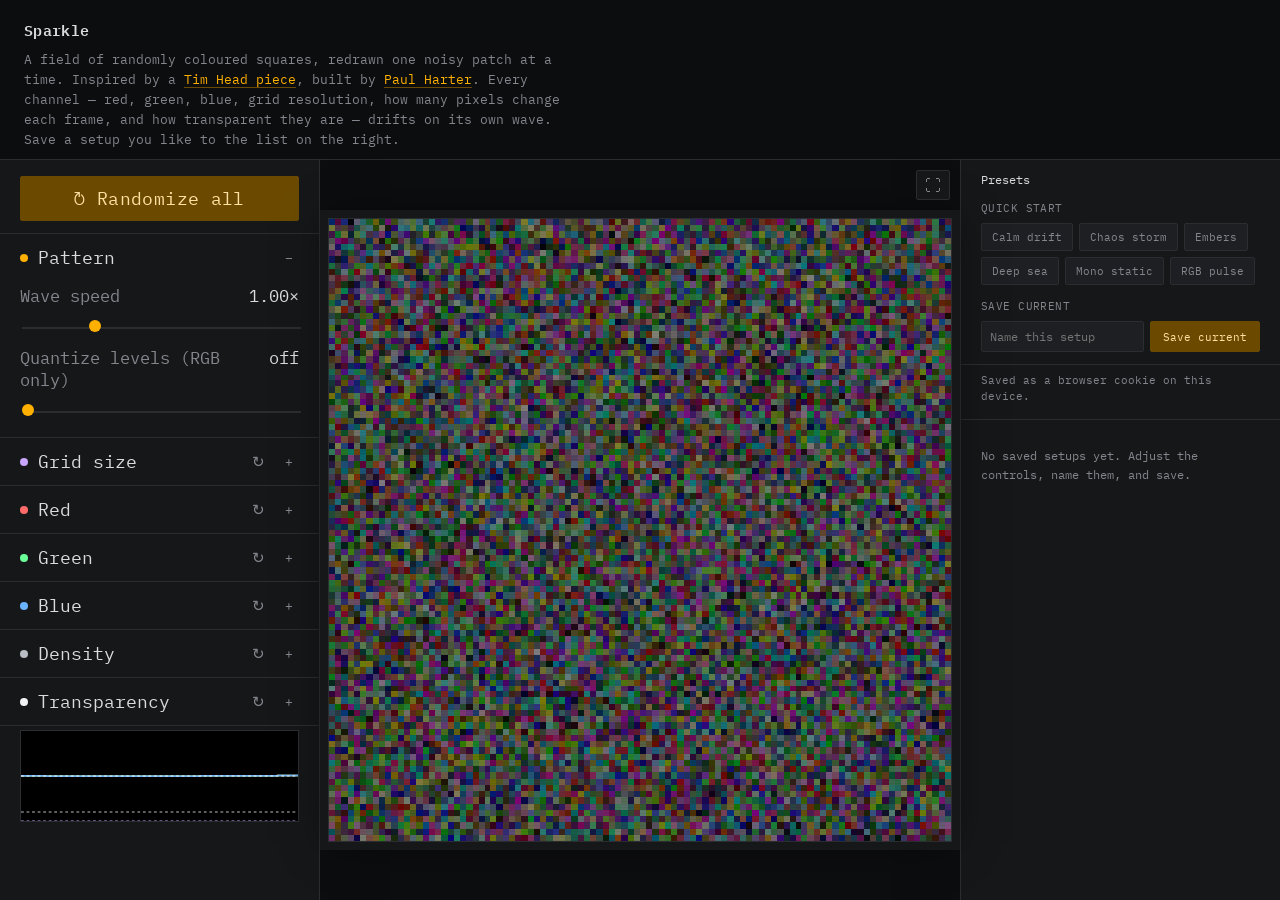
==== index.html @ df625d94 "Add full screen mode that hides header and side panels Co-Authored-By: Claude Opus 5.5 <noreply@anth" ====
<!doctype html>
<html lang="en">
<head>
<meta charset="utf-8">
<meta name="viewport" content="width=device-width, initial-scale=1">
<title>Sparkle — a noise instrument</title>
<link rel="preconnect" href="https://fonts.googleapis.com">
<link rel="preconnect" href="https://fonts.gstatic.com" crossorigin>
<link href="https://fonts.googleapis.com/css2?family=IBM+Plex+Mono:wght@400;500;600&display=swap" rel="stylesheet">
<link rel="stylesheet" href="style.css">
</head>
<body>

<header>
  <h1>Sparkle</h1>
  <p>
    A field of randomly coloured squares, redrawn one noisy patch at a time. Inspired by a
    <a href="http://www.timhead.net/art/art2000/81sce.htm" target="_blank" rel="noopener">Tim Head piece</a>,
    built by <a href="https://glowinthedark.co.uk/" target="_blank" rel="noopener">Paul Harter</a>. Every channel —
    red, green, blue, grid resolution, how many pixels change each frame, and how transparent they are — drifts
    on its own wave. Save a setup you like to the list on the right.
  </p>
</header>

<main>
  <aside class="panel panel-left">
    <div class="randomize-all-row">
      <button type="button" id="randomizeAllBtn" class="randomize-all-btn">↻ Randomize all</button>
    </div>
    <details class="group" open>
      <summary>
        <span class="label"><span class="swatch" style="background:var(--accent)"></span>Pattern</span>
        <span class="summary-right">
          <span class="toggle-icon" title="Customise pattern"></span>
        </span>
      </summary>
      <div class="group-body">
        <div class="field">
          <div class="field-label"><span>Wave speed</span><span class="val" id="val-speed">1.00×</span></div>
          <input type="range" id="speed" min="0" max="4" step="0.05" value="1">
        </div>
        <div class="field">
          <div class="field-label"><span>Quantize levels (RGB only)</span><span class="val" id="val-quantize">off</span></div>
          <input type="range" id="quantize" min="0" max="32" step="1" value="0">
        </div>
      </div>
    </details>

    <details class="group">
      <summary>
        <span class="label"><span class="swatch" style="background:var(--sizecol)"></span>Grid size</span>
        <span class="summary-right">
          <button type="button" class="randomize-btn" data-randomize-group title="Randomize grid size">↻</button>
          <span class="toggle-icon" title="Customise grid size"></span>
        </span>
      </summary>
      <div class="group-body">
        <div class="field">
          <div class="field-label"><span>Mean (pixels per side)</span><span class="val" id="val-cs_mean">100</span></div>
          <input type="range" id="cs_mean" min="100" max="2000" step="5" value="100">
        </div>
        <div class="field">
          <div class="field-label"><span>Amplitude</span><span class="val" id="val-cs_amplitude">0</span></div>
          <input type="range" id="cs_amplitude" min="0" max="950" step="5" value="0">
        </div>
        <div class="field">
          <div class="field-label"><span>Frequency</span><span class="val" id="val-cs_frequency">0.10</span></div>
          <input type="range" id="cs_frequency" min="0.01" max="1" step="0.01" value="0.1">
        </div>
        <div class="field">
          <div class="field-label"><span>Phase offset</span><span class="val" id="val-cs_phase">0.00</span></div>
          <input type="range" id="cs_phase" min="0" max="1" step="0.01" value="0">
        </div>
        <div class="field">
          <div class="field-label"><span>Shape</span></div>
          <select class="shape" id="cs_shape">
            <option value="sine">Sine</option>
            <option value="triangle">Triangle</option>
            <option value="square">Square</option>
            <option value="sawtooth">Sawtooth</option>
          </select>
        </div>
      </div>
    </details>

    <details class="group">
      <summary>
        <span class="label"><span class="swatch" style="background:var(--red)"></span>Red</span>
        <span class="summary-right">
          <button type="button" class="randomize-btn" data-randomize-group title="Randomize red">↻</button>
          <span class="toggle-icon" title="Customise red"></span>
        </span>
      </summary>
      <div class="group-body">
        <div class="field">
          <div class="field-label"><span>Mean</span><span class="val" id="val-r_mean">128</span></div>
          <input type="range" id="r_mean" min="1" max="256" step="1" value="128">
        </div>
        <div class="field">
          <div class="field-label"><span>Amplitude</span><span class="val" id="val-r_amplitude">1</span></div>
          <input type="range" id="r_amplitude" min="0" max="128" step="1" value="1">
        </div>
        <div class="field">
          <div class="field-label"><span>Frequency</span><span class="val" id="val-r_frequency">0.10</span></div>
          <input type="range" id="r_frequency" min="0.01" max="1" step="0.01" value="0.1">
        </div>
        <div class="field">
          <div class="field-label"><span>Phase offset</span><span class="val" id="val-r_phase">0.00</span></div>
          <input type="range" id="r_phase" min="0" max="1" step="0.01" value="0">
        </div>
        <div class="field">
          <div class="field-label"><span>Shape</span></div>
          <select class="shape" id="r_shape">
            <option value="sine">Sine</option>
            <option value="triangle">Triangle</option>
            <option value="square">Square</option>
            <option value="sawtooth">Sawtooth</option>
          </select>
        </div>
      </div>
    </details>

    <details class="group">
      <summary>
        <span class="label"><span class="swatch" style="background:var(--green)"></span>Green</span>
        <span class="summary-right">
          <button type="button" class="randomize-btn" data-randomize-group title="Randomize green">↻</button>
          <span class="toggle-icon" title="Customise green"></span>
        </span>
      </summary>
      <div class="group-body">
        <div class="field">
          <div class="field-label"><span>Mean</span><span class="val" id="val-g_mean">128</span></div>
          <input type="range" id="g_mean" min="1" max="256" step="1" value="128">
        </div>
        <div class="field">
          <div class="field-label"><span>Amplitude</span><span class="val" id="val-g_amplitude">1</span></div>
          <input type="range" id="g_amplitude" min="0" max="128" step="1" value="1">
        </div>
        <div class="field">
          <div class="field-label"><span>Frequency</span><span class="val" id="val-g_frequency">0.10</span></div>
          <input type="range" id="g_frequency" min="0.01" max="1" step="0.01" value="0.1">
        </div>
        <div class="field">
          <div class="field-label"><span>Phase offset</span><span class="val" id="val-g_phase">0.00</span></div>
          <input type="range" id="g_phase" min="0" max="1" step="0.01" value="0">
        </div>
        <div class="field">
          <div class="field-label"><span>Shape</span></div>
          <select class="shape" id="g_shape">
            <option value="sine">Sine</option>
            <option value="triangle">Triangle</option>
            <option value="square">Square</option>
            <option value="sawtooth">Sawtooth</option>
          </select>
        </div>
      </div>
    </details>

    <details class="group">
      <summary>
        <span class="label"><span class="swatch" style="background:var(--blue)"></span>Blue</span>
        <span class="summary-right">
          <button type="button" class="randomize-btn" data-randomize-group title="Randomize blue">↻</button>
          <span class="toggle-icon" title="Customise blue"></span>
        </span>
      </summary>
      <div class="group-body">
        <div class="field">
          <div class="field-label"><span>Mean</span><span class="val" id="val-b_mean">128</span></div>
          <input type="range" id="b_mean" min="1" max="256" step="1" value="128">
        </div>
        <div class="field">
          <div class="field-label"><span>Amplitude</span><span class="val" id="val-b_amplitude">1</span></div>
          <input type="range" id="b_amplitude" min="0" max="128" step="1" value="1">
        </div>
        <div class="field">
          <div class="field-label"><span>Frequency</span><span class="val" id="val-b_frequency">0.10</span></div>
          <input type="range" id="b_frequency" min="0.01" max="1" step="0.01" value="0.1">
        </div>
        <div class="field">
          <div class="field-label"><span>Phase offset</span><span class="val" id="val-b_phase">0.00</span></div>
          <input type="range" id="b_phase" min="0" max="1" step="0.01" value="0">
        </div>
        <div class="field">
          <div class="field-label"><span>Shape</span></div>
          <select class="shape" id="b_shape">
            <option value="sine">Sine</option>
            <option value="triangle">Triangle</option>
            <option value="square">Square</option>
            <option value="sawtooth">Sawtooth</option>
          </select>
        </div>
      </div>
    </details>

    <details class="group">
      <summary>
        <span class="label"><span class="swatch" style="background:var(--density)"></span>Density</span>
        <span class="summary-right">
          <button type="button" class="randomize-btn" data-randomize-group title="Randomize density">↻</button>
          <span class="toggle-icon" title="Customise density"></span>
        </span>
      </summary>
      <div class="group-body">
        <div class="field">
          <div class="field-label"><span>Mean (% pixels / frame)</span><span class="val" id="val-pp_mean">10</span></div>
          <input type="range" id="pp_mean" min="0.1" max="100" step="0.1" value="10">
        </div>
        <div class="field">
          <div class="field-label"><span>Amplitude</span><span class="val" id="val-pp_amplitude">0</span></div>
          <input type="range" id="pp_amplitude" min="0" max="50" step="0.1" value="0">
        </div>
        <div class="field">
          <div class="field-label"><span>Frequency</span><span class="val" id="val-pp_frequency">0.10</span></div>
          <input type="range" id="pp_frequency" min="0.01" max="1" step="0.01" value="0.1">
        </div>
        <div class="field">
          <div class="field-label"><span>Phase offset</span><span class="val" id="val-pp_phase">0.00</span></div>
          <input type="range" id="pp_phase" min="0" max="1" step="0.01" value="0">
        </div>
        <div class="field">
          <div class="field-label"><span>Shape</span></div>
          <select class="shape" id="pp_shape">
            <option value="sine">Sine</option>
            <option value="triangle">Triangle</option>
            <option value="square">Square</option>
            <option value="sawtooth">Sawtooth</option>
          </select>
        </div>
      </div>
    </details>

    <details class="group">
      <summary>
        <span class="label"><span class="swatch" style="background:var(--alphacol)"></span>Transparency</span>
        <span class="summary-right">
          <button type="button" class="randomize-btn" data-randomize-group title="Randomize transparency">↻</button>
          <span class="toggle-icon" title="Customise transparency"></span>
        </span>
      </summary>
      <div class="group-body">
        <div class="field">
          <div class="field-label"><span>Mean</span><span class="val" id="val-ap_mean">128</span></div>
          <input type="range" id="ap_mean" min="1" max="256" step="1" value="128">
        </div>
        <div class="field">
          <div class="field-label"><span>Amplitude</span><span class="val" id="val-ap_amplitude">0</span></div>
          <input type="range" id="ap_amplitude" min="0" max="128" step="1" value="0">
        </div>
        <div class="field">
          <div class="field-label"><span>Frequency</span><span class="val" id="val-ap_frequency">0.10</span></div>
          <input type="range" id="ap_frequency" min="0.01" max="1" step="0.01" value="0.1">
        </div>
        <div class="field">
          <div class="field-label"><span>Phase offset</span><span class="val" id="val-ap_phase">0.00</span></div>
          <input type="range" id="ap_phase" min="0" max="1" step="0.01" value="0">
        </div>
        <div class="field">
          <div class="field-label"><span>Shape</span></div>
          <select class="shape" id="ap_shape">
            <option value="sine">Sine</option>
            <option value="triangle">Triangle</option>
            <option value="square">Square</option>
            <option value="sawtooth">Sawtooth</option>
          </select>
        </div>
      </div>
    </details>

    <div class="scope">
      <canvas id="scopeCanvas" width="300" height="90"></canvas>
    </div>
  </aside>

  <div class="stage">
    <button type="button" id="fullscreenBtn" class="fullscreen-btn" title="Full screen (F)">⛶</button>
    <div class="canvas-frame">
      <canvas id="sparkleCanvas" width="100" height="100"></canvas>
    </div>
  </div>

  <aside class="panel panel-right">
    <div class="panel-right-header">
      <div class="title">Presets</div>
      <div class="subtitle">Quick start</div>
      <div class="builtin-presets" id="builtinPresets"></div>
      <div class="subtitle">Save current</div>
      <div class="save-row">
        <input type="text" id="presetName" placeholder="Name this setup" maxlength="60">
        <button id="savePresetBtn">Save current</button>
      </div>
    </div>
    <div class="cookie-note" id="cookieNote">Saved as a browser cookie on this device.</div>
    <div class="preset-list" id="presetList">
      <div class="preset-empty">No saved setups yet. Adjust the controls, name them, and save.</div>
    </div>
  </aside>
</main>

<script src="script.js"></script>

</body>
</html>
---- style.css ----
:root{
  --bg: #0c0d0f;
  --panel: #161719;
  --panel-raised: #1d1f22;
  --line: #2b2d31;
  --text: #d9dbde;
  --text-dim: #83868c;
  --accent: #ffb000;
  --accent-dim: #6b4a00;
  --red: #ff6b6b;
  --green: #6bff9a;
  --blue: #6bb3ff;
  --density: #b9bdc4;
  --alphacol: #f2f3f5;
  --sizecol: #c9a6ff;
  --danger: #ff6b6b;
}
* { box-sizing: border-box; }
html, body {
  margin: 0;
  height: 100%;
  background: var(--bg);
  color: var(--text);
  font-family: 'IBM Plex Mono', ui-monospace, 'SF Mono', Menlo, monospace;
}
body {
  display: flex;
  flex-direction: column;
  min-height: 100%;
  overflow: hidden;
}

header {
  padding: 18px 24px 10px;
  border-bottom: 1px solid var(--line);
  flex-shrink: 0;
}
header h1 {
  margin: 0 0 6px;
  font-size: 15px;
  font-weight: 600;
  letter-spacing: 0.02em;
  color: var(--text);
}
header p {
  margin: 0;
  max-width: 68ch;
  font-size: 12.5px;
  line-height: 1.6;
  color: var(--text-dim);
}
header a { color: var(--accent); text-decoration: none; border-bottom: 1px solid var(--accent-dim); }
header a:hover { border-bottom-color: var(--accent); }

main {
  flex: 1;
  display: flex;
  gap: 0;
  min-height: 0;
}

.panel {
  width: 320px;
  flex-shrink: 0;
  background: var(--panel);
  overflow-y: auto;
}
.panel-left { border-right: 1px solid var(--line); padding: 4px 0 24px; }
.panel-right { border-left: 1px solid var(--line); display: flex; flex-direction: column; }

.stage {
  position: relative;
  flex: 1;
  display: flex;
  align-items: center;
  justify-content: center;
  padding: 24px;
  min-width: 0;
  min-height: 0;
}
.canvas-frame {
  position: relative;
  background: #000;
  border: 1px solid var(--line);
  box-shadow: 0 0 0 8px var(--panel), 0 0 40px rgba(0,0,0,0.5);
  flex-shrink: 0;
}
#sparkleCanvas {
  width: 100%;
  height: 100%;
  display: block;
  image-rendering: pixelated;
}
.canvas-frame::after{
  content: "";
  position: absolute;
  inset: 0;
  pointer-events: none;
  background: repeating-linear-gradient(
    to bottom,
    rgba(0,0,0,0.12) 0px,
    rgba(0,0,0,0.12) 1px,
    transparent 1px,
    transparent 3px
  );
  mix-blend-mode: multiply;
  opacity: 0.35;
}

/* --- Full screen --- */
.fullscreen-btn {
  position: absolute;
  top: 10px;
  right: 10px;
  z-index: 2;
  background: var(--panel);
  border: 1px solid var(--line);
  color: var(--text-dim);
  font-family: inherit;
  font-size: 16px;
  line-height: 1;
  padding: 6px 8px;
  border-radius: 2px;
  cursor: pointer;
}
.fullscreen-btn:hover { color: var(--accent); border-color: var(--accent); }
body.is-fullscreen { background: #000; }
body.is-fullscreen header,
body.is-fullscreen .panel { display: none; }
body.is-fullscreen .stage { padding: 0; }
body.is-fullscreen .canvas-frame { border: none; box-shadow: none; }
body.is-fullscreen .fullscreen-btn { opacity: 0; transition: opacity 0.3s; }
body.is-fullscreen .fullscreen-btn.visible,
body.is-fullscreen .fullscreen-btn:hover { opacity: 1; }
body.is-fullscreen.hide-cursor { cursor: none; }

.group {
  border-bottom: 1px solid var(--line);
}
.group > summary {
  list-style: none;
  cursor: pointer;
  padding: 12px 20px;
  font-size: 18px;
  color: var(--text);
  display: flex;
  align-items: center;
  user-select: none;
  gap: 8px;
}
.group > summary::-webkit-details-marker { display: none; }
.group > summary .label { display: flex; align-items: center; min-width: 0; flex: 1; }
.group > summary .summary-right { display: flex; align-items: center; gap: 8px; flex-shrink: 0; }
.randomize-btn {
  background: transparent;
  border: none;
  color: var(--text-dim);
  font-size: 15px;
  line-height: 1;
  padding: 4px 6px;
  border-radius: 2px;
  cursor: pointer;
}
.randomize-btn:hover { color: var(--accent); }
.toggle-icon {
  display: inline-flex;
  align-items: center;
  justify-content: center;
  color: var(--text-dim);
  font-size: 13px;
  line-height: 1;
  padding: 4px 6px;
}
.toggle-icon::after { content: "+"; }
.group[open] .toggle-icon::after { content: "–"; }
.toggle-icon:hover { color: var(--accent); }
.group .swatch {
  display: inline-block;
  width: 8px; height: 8px;
  border-radius: 50%;
  margin-right: 10px;
  flex-shrink: 0;
}
.group-body {
  padding: 4px 20px 16px;
}

.field { margin-bottom: 14px; }
.field:last-child { margin-bottom: 4px; }
.field-label {
  display: flex;
  justify-content: space-between;
  font-size: 16.5px;
  color: var(--text-dim);
  margin-bottom: 6px;
}
.field-label span.val { color: var(--text); }

input[type="range"] {
  -webkit-appearance: none;
  width: 100%;
  height: 2px;
  background: var(--line);
  outline: none;
}
input[type="range"]::-webkit-slider-thumb {
  -webkit-appearance: none;
  width: 12px;
  height: 12px;
  border-radius: 50%;
  background: var(--accent);
  cursor: pointer;
  margin-top: -5px;
}
input[type="range"]::-moz-range-thumb {
  width: 12px;
  height: 12px;
  border: none;
  border-radius: 50%;
  background: var(--accent);
  cursor: pointer;
}
input[type="range"]::-moz-range-track {
  height: 2px;
  background: var(--line);
}

select.shape {
  width: 100%;
  background: var(--panel-raised);
  color: var(--text);
  border: 1px solid var(--line);
  padding: 6px 8px;
  font-family: inherit;
  font-size: 18px;
  border-radius: 2px;
}

.scope {
  margin: 4px 20px 20px;
  border: 1px solid var(--line);
  background: #000;
}
canvas#scopeCanvas { display: block; width: 100%; height: 90px; }

/* --- Randomize all --- */
.randomize-all-row {
  padding: 12px 20px;
  border-bottom: 1px solid var(--line);
  flex-shrink: 0;
}
.randomize-all-btn {
  width: 100%;
  background: var(--accent-dim);
  color: #ffe1a3;
  border: 1px solid var(--accent-dim);
  font-family: inherit;
  font-size: 18px;
  padding: 10px 12px;
  border-radius: 2px;
  cursor: pointer;
  letter-spacing: 0.02em;
}
.randomize-all-btn:hover { background: var(--accent); color: #1a1200; }

/* --- Presets panel --- */
.panel-right-header {
  padding: 12px 20px;
  border-bottom: 1px solid var(--line);
  flex-shrink: 0;
}
.panel-right-header .title {
  font-size: 12px;
  color: var(--text);
  margin-bottom: 10px;
}
.panel-right-header .subtitle {
  font-size: 10.5px;
  color: var(--text-dim);
  text-transform: uppercase;
  letter-spacing: 0.04em;
  margin: 14px 0 8px;
}
.builtin-presets {
  display: flex;
  flex-wrap: wrap;
  gap: 6px;
}
.builtin-presets button {
  background: var(--panel-raised);
  border: 1px solid var(--line);
  color: var(--text-dim);
  font-family: inherit;
  font-size: 11px;
  padding: 6px 10px;
  border-radius: 2px;
  cursor: pointer;
}
.builtin-presets button:hover { border-color: var(--accent); color: var(--accent); }
.save-row {
  display: flex;
  gap: 6px;
}
.save-row input[type="text"] {
  flex: 1;
  min-width: 0;
  background: var(--panel-raised);
  border: 1px solid var(--line);
  color: var(--text);
  font-family: inherit;
  font-size: 12px;
  padding: 7px 8px;
  border-radius: 2px;
}
.save-row input[type="text"]:focus { outline: 1px solid var(--accent-dim); }
.save-row button {
  background: var(--accent-dim);
  color: #ffe1a3;
  border: 1px solid var(--accent-dim);
  font-family: inherit;
  font-size: 11px;
  padding: 0 12px;
  border-radius: 2px;
  cursor: pointer;
  white-space: nowrap;
}
.save-row button:hover { background: var(--accent); color: #1a1200; }

.preset-list {
  flex: 1;
  overflow-y: auto;
  padding: 6px 0;
}
.preset-empty {
  padding: 20px;
  font-size: 12px;
  color: var(--text-dim);
  line-height: 1.6;
}
.preset-item {
  padding: 10px 20px;
  border-bottom: 1px solid var(--line);
  display: flex;
  align-items: center;
  gap: 8px;
}
.preset-item .meta { flex: 1; min-width: 0; }
.preset-item .name {
  font-size: 12px;
  color: var(--text);
  white-space: nowrap;
  overflow: hidden;
  text-overflow: ellipsis;
}
.preset-item .time {
  font-size: 10px;
  color: var(--text-dim);
  margin-top: 2px;
}
.preset-item .actions {
  display: flex;
  gap: 6px;
  flex-shrink: 0;
}
.preset-item button {
  background: transparent;
  border: 1px solid var(--line);
  color: var(--text-dim);
  font-family: inherit;
  font-size: 10px;
  padding: 5px 9px;
  border-radius: 2px;
  cursor: pointer;
}
.preset-item button.restore:hover { border-color: var(--accent); color: var(--accent); }
.preset-item button.delete:hover { border-color: var(--danger); color: var(--danger); }
.cookie-note {
  padding: 8px 20px 14px;
  font-size: 10.5px;
  color: var(--text-dim);
  line-height: 1.5;
  border-bottom: 1px solid var(--line);
}

::-webkit-scrollbar { width: 8px; }
::-webkit-scrollbar-track { background: var(--panel); }
::-webkit-scrollbar-thumb { background: var(--line); }

@media (max-width: 900px) {
  main { flex-direction: column; overflow-y: auto; }
  body { overflow: auto; }
  .panel { width: 100%; }
  .panel-left { border-right: none; border-bottom: 1px solid var(--line); }
  .panel-right { border-left: none; border-top: 1px solid var(--line); }
  .stage { padding: 16px; order: -1; }
  body.is-fullscreen main { overflow: hidden; }
  body.is-fullscreen { overflow: hidden; }
}
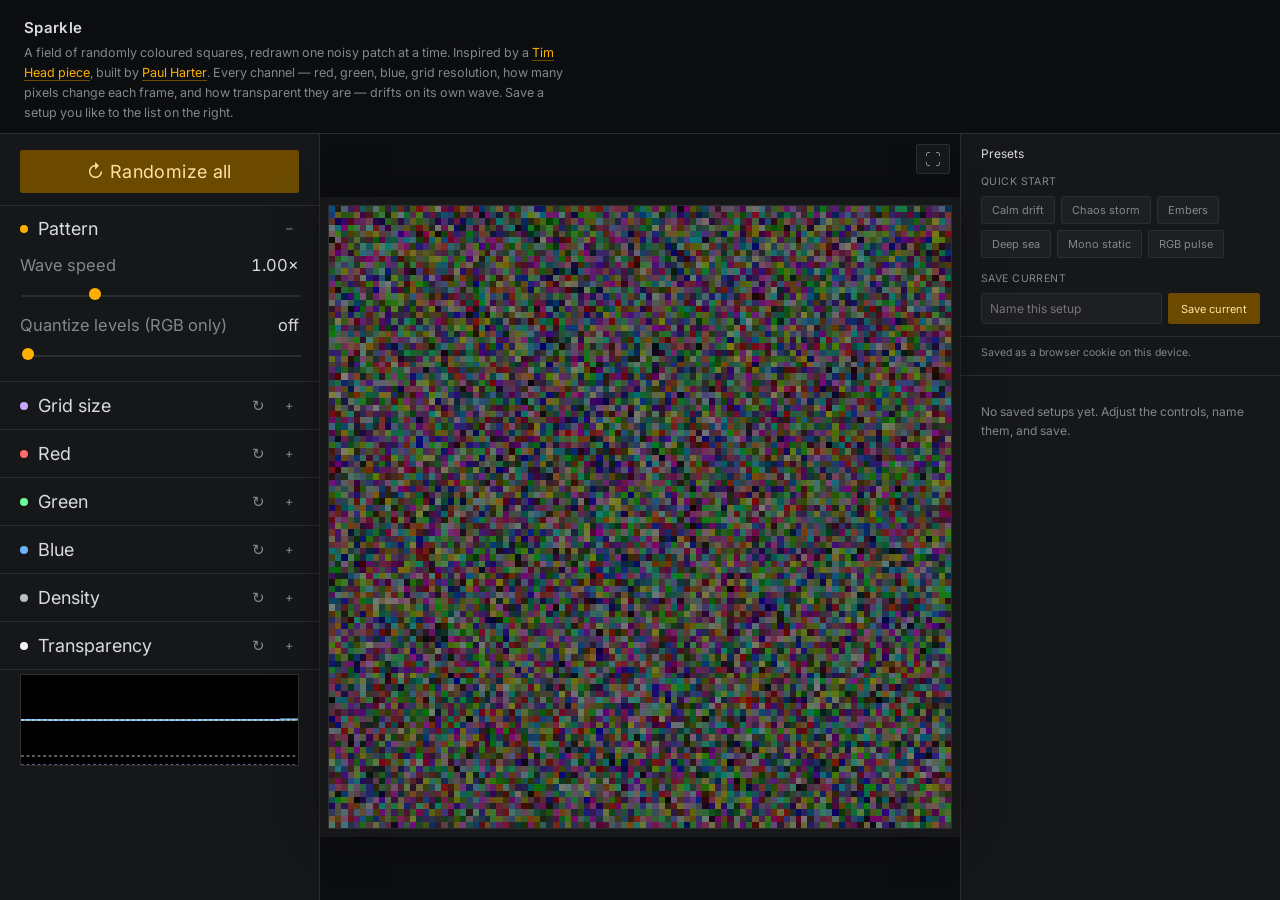
==== commit 22f46810: "Switch UI font from IBM Plex Mono to Inter Co-Authored-By: Claude Opus 5.5 <noreply@anthropic.com>" ====
--- a/index.html
+++ b/index.html
@@ -6,7 +6,7 @@
 <title>Sparkle — a noise instrument</title>
 <link rel="preconnect" href="https://fonts.googleapis.com">
 <link rel="preconnect" href="https://fonts.gstatic.com" crossorigin>
-<link href="https://fonts.googleapis.com/css2?family=IBM+Plex+Mono:wght@400;500;600&display=swap" rel="stylesheet">
+<link href="https://fonts.googleapis.com/css2?family=Inter:wght@400;500;600&display=swap" rel="stylesheet">
 <link rel="stylesheet" href="style.css">
 </head>
 <body>
--- a/style.css
+++ b/style.css
@@ -21,7 +21,8 @@
   height: 100%;
   background: var(--bg);
   color: var(--text);
-  font-family: 'IBM Plex Mono', ui-monospace, 'SF Mono', Menlo, monospace;
+  font-family: 'Inter', system-ui, -apple-system, 'Segoe UI', sans-serif;
+  font-variant-numeric: tabular-nums;
 }
 body {
   display: flex;
@@ -392,7 +393,8 @@
   .panel { width: 100%; }
   .panel-left { border-right: none; border-bottom: 1px solid var(--line); }
   .panel-right { border-left: none; border-top: 1px solid var(--line); }
-  .stage { padding: 16px; order: -1; }
+  .stage { padding: 16px; order: -1; flex: none; }
+  body.is-fullscreen .stage { flex: 1; padding: 0; }
   body.is-fullscreen main { overflow: hidden; }
   body.is-fullscreen { overflow: hidden; }
 }
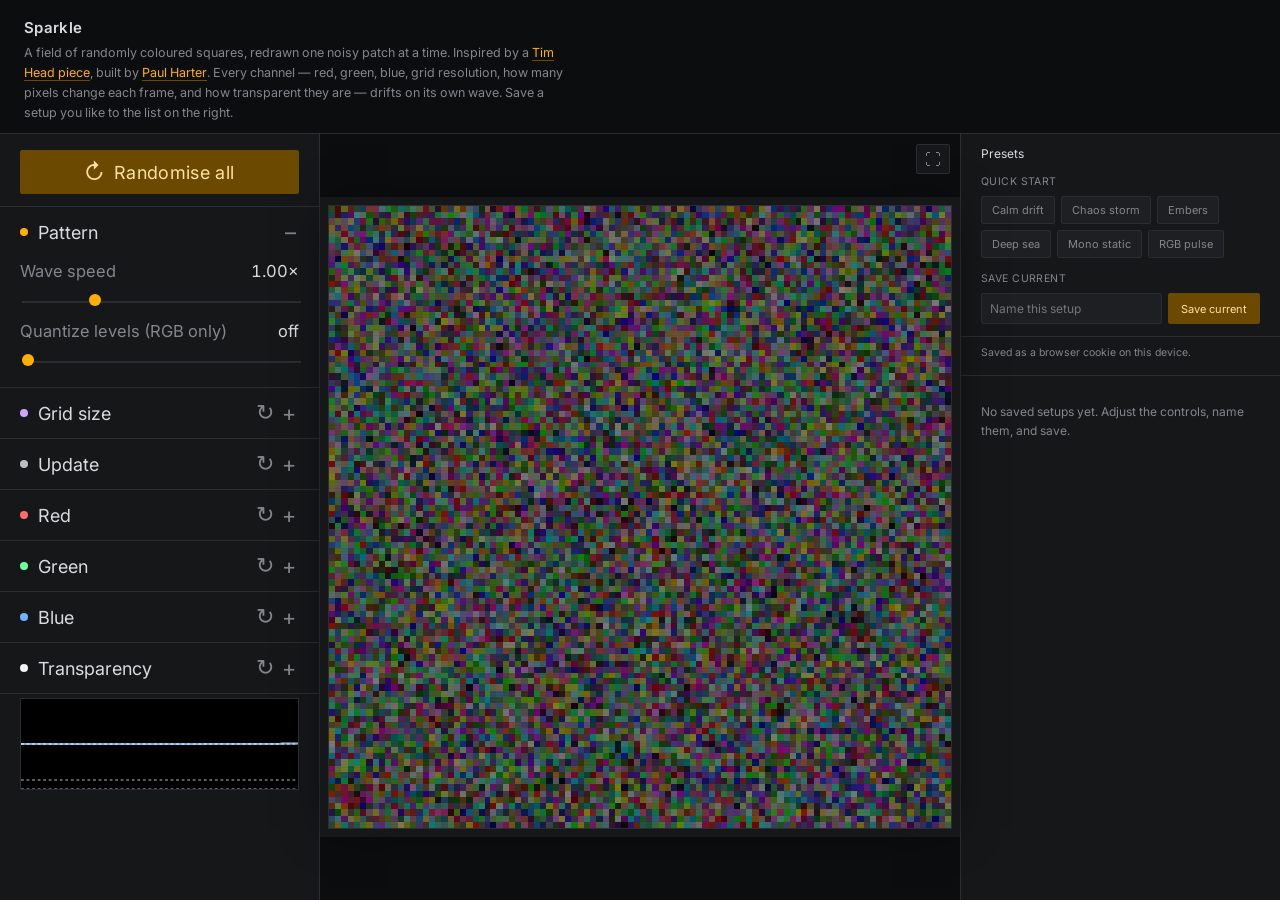
==== commit 04dd1f6b: "Rename Density to Update, move it below Grid size, use 'Randomise' spelling Also enlarges the Random" ====
--- a/index.html
+++ b/index.html
@@ -25,7 +25,7 @@
 <main>
   <aside class="panel panel-left">
     <div class="randomize-all-row">
-      <button type="button" id="randomizeAllBtn" class="randomize-all-btn">↻ Randomize all</button>
+      <button type="button" id="randomizeAllBtn" class="randomize-all-btn"><span class="icon">↻</span>Randomise all</button>
     </div>
     <details class="group" open>
       <summary>
@@ -50,7 +50,7 @@
       <summary>
         <span class="label"><span class="swatch" style="background:var(--sizecol)"></span>Grid size</span>
         <span class="summary-right">
-          <button type="button" class="randomize-btn" data-randomize-group title="Randomize grid size">↻</button>
+          <button type="button" class="randomize-btn" data-randomize-group title="Randomise grid size">↻</button>
           <span class="toggle-icon" title="Customise grid size"></span>
         </span>
       </summary>
@@ -85,9 +85,46 @@
 
     <details class="group">
       <summary>
+        <span class="label"><span class="swatch" style="background:var(--density)"></span>Update</span>
+        <span class="summary-right">
+          <button type="button" class="randomize-btn" data-randomize-group title="Randomise update">↻</button>
+          <span class="toggle-icon" title="Customise update"></span>
+        </span>
+      </summary>
+      <div class="group-body">
+        <div class="field">
+          <div class="field-label"><span>Mean (% pixels / frame)</span><span class="val" id="val-pp_mean">10</span></div>
+          <input type="range" id="pp_mean" min="0.1" max="100" step="0.1" value="10">
+        </div>
+        <div class="field">
+          <div class="field-label"><span>Amplitude</span><span class="val" id="val-pp_amplitude">0</span></div>
+          <input type="range" id="pp_amplitude" min="0" max="50" step="0.1" value="0">
+        </div>
+        <div class="field">
+          <div class="field-label"><span>Frequency</span><span class="val" id="val-pp_frequency">0.10</span></div>
+          <input type="range" id="pp_frequency" min="0.01" max="1" step="0.01" value="0.1">
+        </div>
+        <div class="field">
+          <div class="field-label"><span>Phase offset</span><span class="val" id="val-pp_phase">0.00</span></div>
+          <input type="range" id="pp_phase" min="0" max="1" step="0.01" value="0">
+        </div>
+        <div class="field">
+          <div class="field-label"><span>Shape</span></div>
+          <select class="shape" id="pp_shape">
+            <option value="sine">Sine</option>
+            <option value="triangle">Triangle</option>
+            <option value="square">Square</option>
+            <option value="sawtooth">Sawtooth</option>
+          </select>
+        </div>
+      </div>
+    </details>
+
+    <details class="group">
+      <summary>
         <span class="label"><span class="swatch" style="background:var(--red)"></span>Red</span>
         <span class="summary-right">
-          <button type="button" class="randomize-btn" data-randomize-group title="Randomize red">↻</button>
+          <button type="button" class="randomize-btn" data-randomize-group title="Randomise red">↻</button>
           <span class="toggle-icon" title="Customise red"></span>
         </span>
       </summary>
@@ -124,7 +161,7 @@
       <summary>
         <span class="label"><span class="swatch" style="background:var(--green)"></span>Green</span>
         <span class="summary-right">
-          <button type="button" class="randomize-btn" data-randomize-group title="Randomize green">↻</button>
+          <button type="button" class="randomize-btn" data-randomize-group title="Randomise green">↻</button>
           <span class="toggle-icon" title="Customise green"></span>
         </span>
       </summary>
@@ -161,7 +198,7 @@
       <summary>
         <span class="label"><span class="swatch" style="background:var(--blue)"></span>Blue</span>
         <span class="summary-right">
-          <button type="button" class="randomize-btn" data-randomize-group title="Randomize blue">↻</button>
+          <button type="button" class="randomize-btn" data-randomize-group title="Randomise blue">↻</button>
           <span class="toggle-icon" title="Customise blue"></span>
         </span>
       </summary>
@@ -196,46 +233,9 @@
 
     <details class="group">
       <summary>
-        <span class="label"><span class="swatch" style="background:var(--density)"></span>Density</span>
-        <span class="summary-right">
-          <button type="button" class="randomize-btn" data-randomize-group title="Randomize density">↻</button>
-          <span class="toggle-icon" title="Customise density"></span>
-        </span>
-      </summary>
-      <div class="group-body">
-        <div class="field">
-          <div class="field-label"><span>Mean (% pixels / frame)</span><span class="val" id="val-pp_mean">10</span></div>
-          <input type="range" id="pp_mean" min="0.1" max="100" step="0.1" value="10">
-        </div>
-        <div class="field">
-          <div class="field-label"><span>Amplitude</span><span class="val" id="val-pp_amplitude">0</span></div>
-          <input type="range" id="pp_amplitude" min="0" max="50" step="0.1" value="0">
-        </div>
-        <div class="field">
-          <div class="field-label"><span>Frequency</span><span class="val" id="val-pp_frequency">0.10</span></div>
-          <input type="range" id="pp_frequency" min="0.01" max="1" step="0.01" value="0.1">
-        </div>
-        <div class="field">
-          <div class="field-label"><span>Phase offset</span><span class="val" id="val-pp_phase">0.00</span></div>
-          <input type="range" id="pp_phase" min="0" max="1" step="0.01" value="0">
-        </div>
-        <div class="field">
-          <div class="field-label"><span>Shape</span></div>
-          <select class="shape" id="pp_shape">
-            <option value="sine">Sine</option>
-            <option value="triangle">Triangle</option>
-            <option value="square">Square</option>
-            <option value="sawtooth">Sawtooth</option>
-          </select>
-        </div>
-      </div>
-    </details>
-
-    <details class="group">
-      <summary>
         <span class="label"><span class="swatch" style="background:var(--alphacol)"></span>Transparency</span>
         <span class="summary-right">
-          <button type="button" class="randomize-btn" data-randomize-group title="Randomize transparency">↻</button>
+          <button type="button" class="randomize-btn" data-randomize-group title="Randomise transparency">↻</button>
           <span class="toggle-icon" title="Customise transparency"></span>
         </span>
       </summary>
--- a/style.css
+++ b/style.css
@@ -151,14 +151,14 @@
 }
 .group > summary::-webkit-details-marker { display: none; }
 .group > summary .label { display: flex; align-items: center; min-width: 0; flex: 1; }
-.group > summary .summary-right { display: flex; align-items: center; gap: 8px; flex-shrink: 0; }
+.group > summary .summary-right { display: flex; align-items: center; gap: 2px; flex-shrink: 0; }
 .randomize-btn {
   background: transparent;
   border: none;
   color: var(--text-dim);
-  font-size: 15px;
+  font-size: 22px;
   line-height: 1;
-  padding: 4px 6px;
+  padding: 2px 3px;
   border-radius: 2px;
   cursor: pointer;
 }
@@ -168,9 +168,9 @@
   align-items: center;
   justify-content: center;
   color: var(--text-dim);
-  font-size: 13px;
+  font-size: 22px;
   line-height: 1;
-  padding: 4px 6px;
+  padding: 2px 3px;
 }
 .toggle-icon::after { content: "+"; }
 .group[open] .toggle-icon::after { content: "–"; }
@@ -261,7 +261,12 @@
   border-radius: 2px;
   cursor: pointer;
   letter-spacing: 0.02em;
-}
+  display: flex;
+  align-items: center;
+  justify-content: center;
+  gap: 8px;
+}
+.randomize-all-btn .icon { font-size: 22px; line-height: 1; }
 .randomize-all-btn:hover { background: var(--accent); color: #1a1200; }
 
 /* --- Presets panel --- */
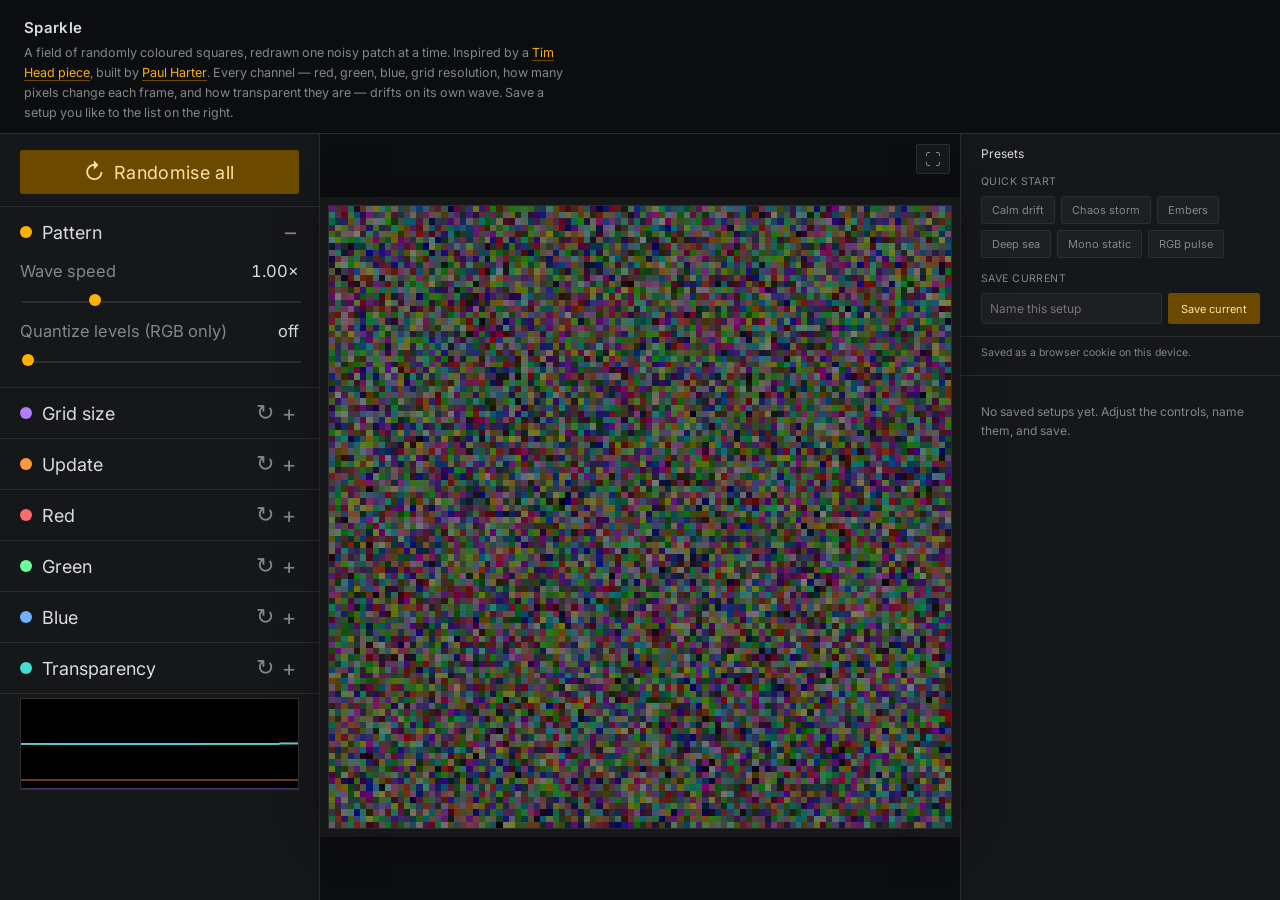
==== commit f5761cf9: "Make scope traces solid with new colours and highlight the open panel's line Remove dashing from the" ====
--- a/index.html
+++ b/index.html
@@ -46,7 +46,7 @@
       </div>
     </details>
 
-    <details class="group">
+    <details class="group" data-trace="size">
       <summary>
         <span class="label"><span class="swatch" style="background:var(--sizecol)"></span>Grid size</span>
         <span class="summary-right">
@@ -83,7 +83,7 @@
       </div>
     </details>
 
-    <details class="group">
+    <details class="group" data-trace="update">
       <summary>
         <span class="label"><span class="swatch" style="background:var(--density)"></span>Update</span>
         <span class="summary-right">
@@ -120,7 +120,7 @@
       </div>
     </details>
 
-    <details class="group">
+    <details class="group" data-trace="r">
       <summary>
         <span class="label"><span class="swatch" style="background:var(--red)"></span>Red</span>
         <span class="summary-right">
@@ -157,7 +157,7 @@
       </div>
     </details>
 
-    <details class="group">
+    <details class="group" data-trace="g">
       <summary>
         <span class="label"><span class="swatch" style="background:var(--green)"></span>Green</span>
         <span class="summary-right">
@@ -194,7 +194,7 @@
       </div>
     </details>
 
-    <details class="group">
+    <details class="group" data-trace="b">
       <summary>
         <span class="label"><span class="swatch" style="background:var(--blue)"></span>Blue</span>
         <span class="summary-right">
@@ -231,7 +231,7 @@
       </div>
     </details>
 
-    <details class="group">
+    <details class="group" data-trace="alpha">
       <summary>
         <span class="label"><span class="swatch" style="background:var(--alphacol)"></span>Transparency</span>
         <span class="summary-right">
--- a/style.css
+++ b/style.css
@@ -10,9 +10,9 @@
   --red: #ff6b6b;
   --green: #6bff9a;
   --blue: #6bb3ff;
-  --density: #b9bdc4;
-  --alphacol: #f2f3f5;
-  --sizecol: #c9a6ff;
+  --density: #ff9a3c;
+  --alphacol: #40e0d0;
+  --sizecol: #b47cff;
   --danger: #ff6b6b;
 }
 * { box-sizing: border-box; }
@@ -177,7 +177,7 @@
 .toggle-icon:hover { color: var(--accent); }
 .group .swatch {
   display: inline-block;
-  width: 8px; height: 8px;
+  width: 12px; height: 12px;
   border-radius: 50%;
   margin-right: 10px;
   flex-shrink: 0;
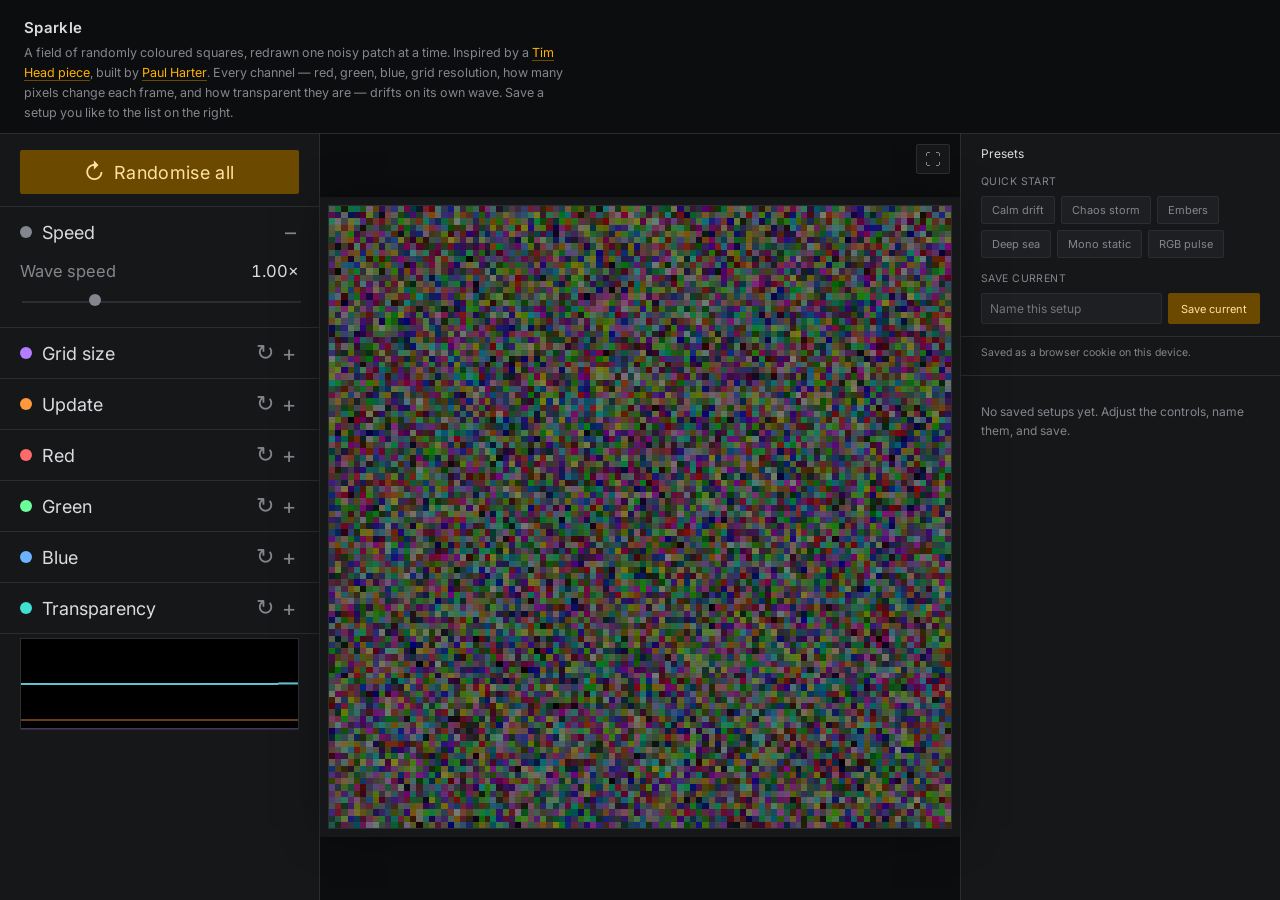
==== commit 30dea62a: "Rename Pattern panel to Speed, make it grey, and remove quantize Recolour the Speed swatch and slide" ====
--- a/index.html
+++ b/index.html
@@ -29,19 +29,15 @@
     </div>
     <details class="group" open>
       <summary>
-        <span class="label"><span class="swatch" style="background:var(--accent)"></span>Pattern</span>
-        <span class="summary-right">
-          <span class="toggle-icon" title="Customise pattern"></span>
+        <span class="label"><span class="swatch" style="background:var(--text-dim)"></span>Speed</span>
+        <span class="summary-right">
+          <span class="toggle-icon" title="Customise speed"></span>
         </span>
       </summary>
       <div class="group-body">
         <div class="field">
           <div class="field-label"><span>Wave speed</span><span class="val" id="val-speed">1.00×</span></div>
           <input type="range" id="speed" min="0" max="4" step="0.05" value="1">
-        </div>
-        <div class="field">
-          <div class="field-label"><span>Quantize levels (RGB only)</span><span class="val" id="val-quantize">off</span></div>
-          <input type="range" id="quantize" min="0" max="32" step="1" value="0">
         </div>
       </div>
     </details>
--- a/style.css
+++ b/style.css
@@ -225,6 +225,8 @@
   height: 2px;
   background: var(--line);
 }
+#speed::-webkit-slider-thumb { background: var(--text-dim); }
+#speed::-moz-range-thumb { background: var(--text-dim); }
 
 select.shape {
   width: 100%;
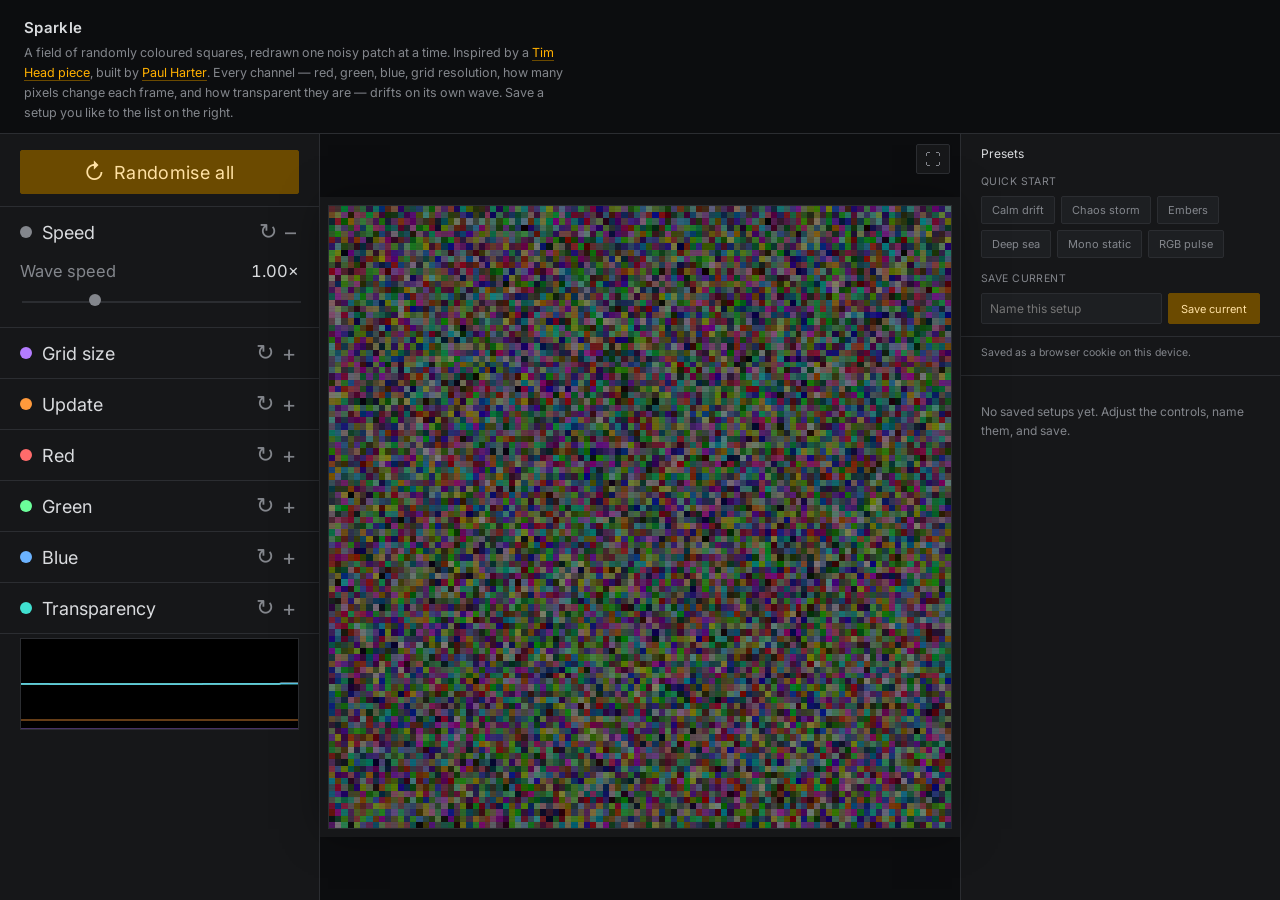
==== commit c94bfa9a: "Add randomise button to Speed panel Co-Authored-By: Claude Opus 5.5 <noreply@anthropic.com>" ====
--- a/index.html
+++ b/index.html
@@ -31,6 +31,7 @@
       <summary>
         <span class="label"><span class="swatch" style="background:var(--text-dim)"></span>Speed</span>
         <span class="summary-right">
+          <button type="button" class="randomize-btn" data-randomize-group title="Randomise speed">↻</button>
           <span class="toggle-icon" title="Customise speed"></span>
         </span>
       </summary>
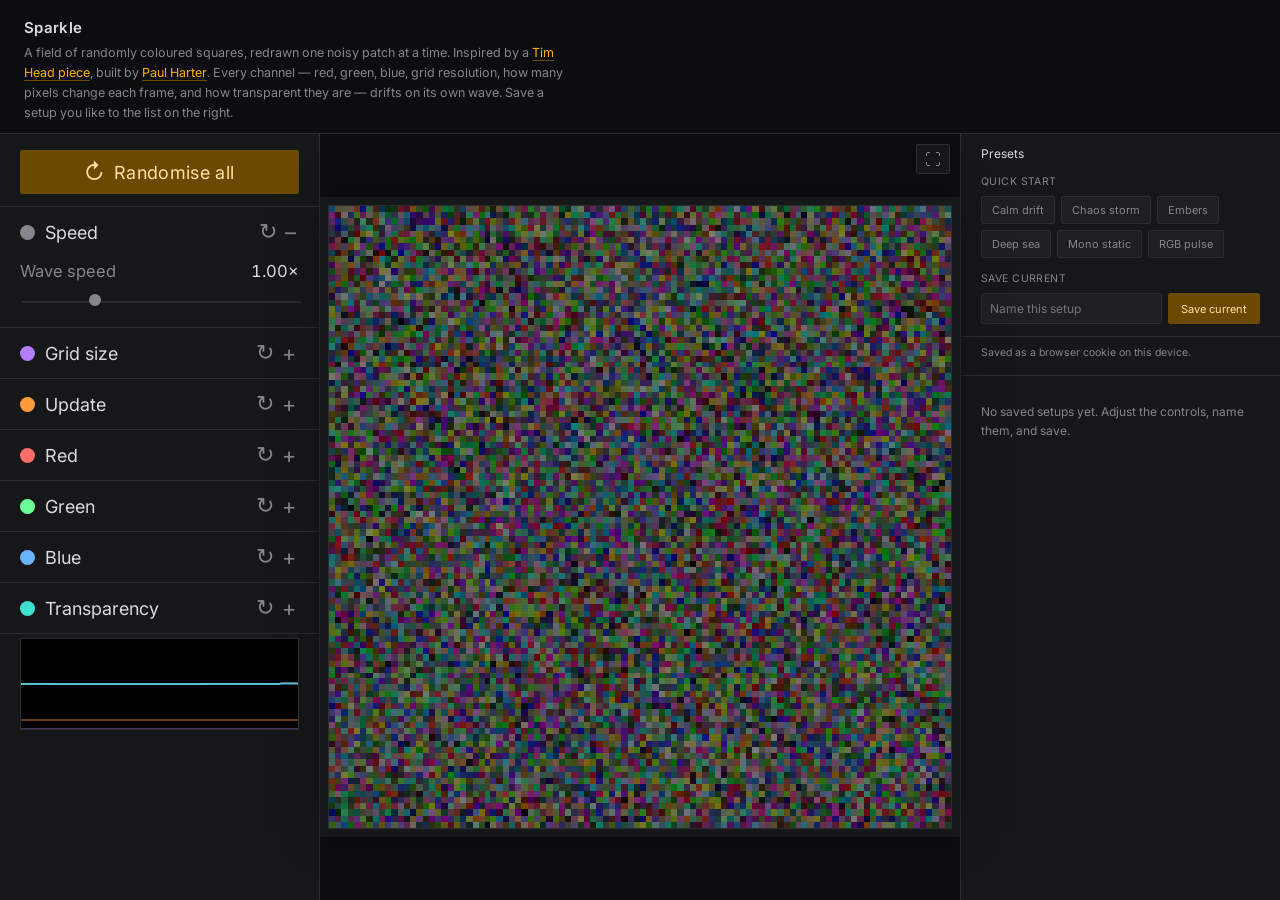
==== commit d8bbfb49: "Colour slider thumbs to match their section swatch and enlarge swatches Each group sets a --c colour" ====
--- a/index.html
+++ b/index.html
@@ -27,9 +27,9 @@
     <div class="randomize-all-row">
       <button type="button" id="randomizeAllBtn" class="randomize-all-btn"><span class="icon">↻</span>Randomise all</button>
     </div>
-    <details class="group" open>
-      <summary>
-        <span class="label"><span class="swatch" style="background:var(--text-dim)"></span>Speed</span>
+    <details class="group" open style="--c: var(--text-dim)">
+      <summary>
+        <span class="label"><span class="swatch"></span>Speed</span>
         <span class="summary-right">
           <button type="button" class="randomize-btn" data-randomize-group title="Randomise speed">↻</button>
           <span class="toggle-icon" title="Customise speed"></span>
@@ -43,9 +43,9 @@
       </div>
     </details>
 
-    <details class="group" data-trace="size">
-      <summary>
-        <span class="label"><span class="swatch" style="background:var(--sizecol)"></span>Grid size</span>
+    <details class="group" data-trace="size" style="--c: var(--sizecol)">
+      <summary>
+        <span class="label"><span class="swatch"></span>Grid size</span>
         <span class="summary-right">
           <button type="button" class="randomize-btn" data-randomize-group title="Randomise grid size">↻</button>
           <span class="toggle-icon" title="Customise grid size"></span>
@@ -80,9 +80,9 @@
       </div>
     </details>
 
-    <details class="group" data-trace="update">
-      <summary>
-        <span class="label"><span class="swatch" style="background:var(--density)"></span>Update</span>
+    <details class="group" data-trace="update" style="--c: var(--density)">
+      <summary>
+        <span class="label"><span class="swatch"></span>Update</span>
         <span class="summary-right">
           <button type="button" class="randomize-btn" data-randomize-group title="Randomise update">↻</button>
           <span class="toggle-icon" title="Customise update"></span>
@@ -117,9 +117,9 @@
       </div>
     </details>
 
-    <details class="group" data-trace="r">
-      <summary>
-        <span class="label"><span class="swatch" style="background:var(--red)"></span>Red</span>
+    <details class="group" data-trace="r" style="--c: var(--red)">
+      <summary>
+        <span class="label"><span class="swatch"></span>Red</span>
         <span class="summary-right">
           <button type="button" class="randomize-btn" data-randomize-group title="Randomise red">↻</button>
           <span class="toggle-icon" title="Customise red"></span>
@@ -154,9 +154,9 @@
       </div>
     </details>
 
-    <details class="group" data-trace="g">
-      <summary>
-        <span class="label"><span class="swatch" style="background:var(--green)"></span>Green</span>
+    <details class="group" data-trace="g" style="--c: var(--green)">
+      <summary>
+        <span class="label"><span class="swatch"></span>Green</span>
         <span class="summary-right">
           <button type="button" class="randomize-btn" data-randomize-group title="Randomise green">↻</button>
           <span class="toggle-icon" title="Customise green"></span>
@@ -191,9 +191,9 @@
       </div>
     </details>
 
-    <details class="group" data-trace="b">
-      <summary>
-        <span class="label"><span class="swatch" style="background:var(--blue)"></span>Blue</span>
+    <details class="group" data-trace="b" style="--c: var(--blue)">
+      <summary>
+        <span class="label"><span class="swatch"></span>Blue</span>
         <span class="summary-right">
           <button type="button" class="randomize-btn" data-randomize-group title="Randomise blue">↻</button>
           <span class="toggle-icon" title="Customise blue"></span>
@@ -228,9 +228,9 @@
       </div>
     </details>
 
-    <details class="group" data-trace="alpha">
-      <summary>
-        <span class="label"><span class="swatch" style="background:var(--alphacol)"></span>Transparency</span>
+    <details class="group" data-trace="alpha" style="--c: var(--alphacol)">
+      <summary>
+        <span class="label"><span class="swatch"></span>Transparency</span>
         <span class="summary-right">
           <button type="button" class="randomize-btn" data-randomize-group title="Randomise transparency">↻</button>
           <span class="toggle-icon" title="Customise transparency"></span>
--- a/style.css
+++ b/style.css
@@ -177,8 +177,9 @@
 .toggle-icon:hover { color: var(--accent); }
 .group .swatch {
   display: inline-block;
-  width: 12px; height: 12px;
+  width: 15px; height: 15px;
   border-radius: 50%;
+  background: var(--c);
   margin-right: 10px;
   flex-shrink: 0;
 }
@@ -209,7 +210,7 @@
   width: 12px;
   height: 12px;
   border-radius: 50%;
-  background: var(--accent);
+  background: var(--c, var(--accent));
   cursor: pointer;
   margin-top: -5px;
 }
@@ -218,15 +219,13 @@
   height: 12px;
   border: none;
   border-radius: 50%;
-  background: var(--accent);
+  background: var(--c, var(--accent));
   cursor: pointer;
 }
 input[type="range"]::-moz-range-track {
   height: 2px;
   background: var(--line);
 }
-#speed::-webkit-slider-thumb { background: var(--text-dim); }
-#speed::-moz-range-thumb { background: var(--text-dim); }
 
 select.shape {
   width: 100%;
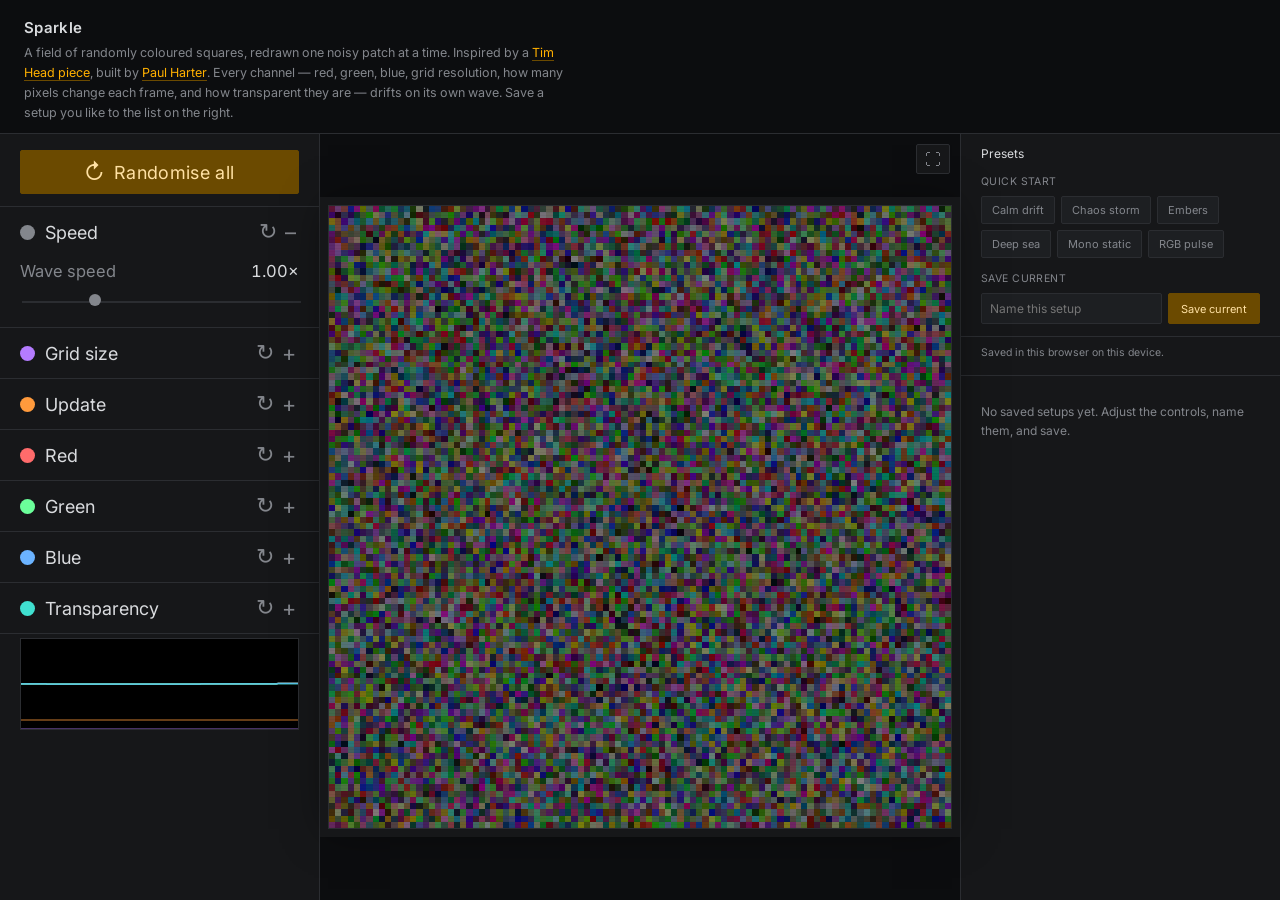
==== commit f68c052e: "Store presets in localStorage instead of a cookie The size check measured the JSON before URI-encodi" ====
--- a/index.html
+++ b/index.html
@@ -288,7 +288,7 @@
         <button id="savePresetBtn">Save current</button>
       </div>
     </div>
-    <div class="cookie-note" id="cookieNote">Saved as a browser cookie on this device.</div>
+    <div class="cookie-note" id="cookieNote">Saved in this browser on this device.</div>
     <div class="preset-list" id="presetList">
       <div class="preset-empty">No saved setups yet. Adjust the controls, name them, and save.</div>
     </div>
